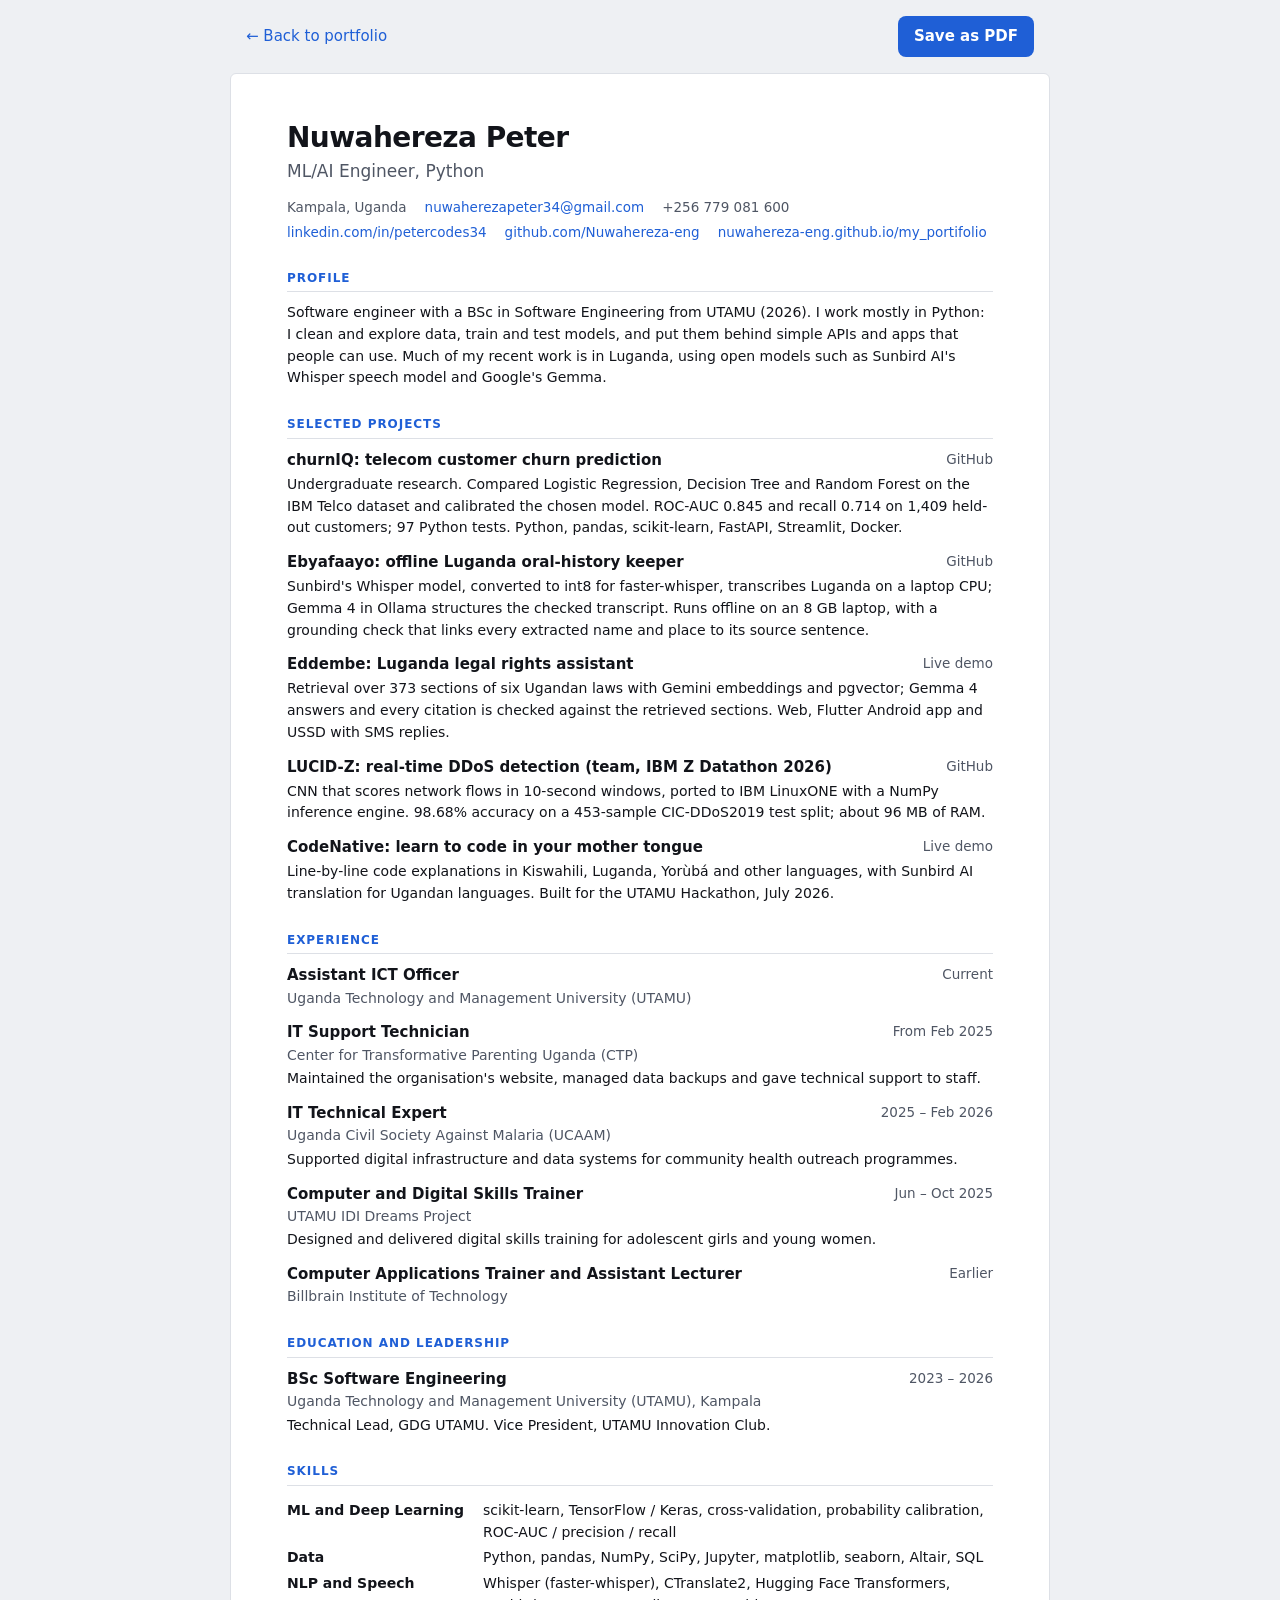
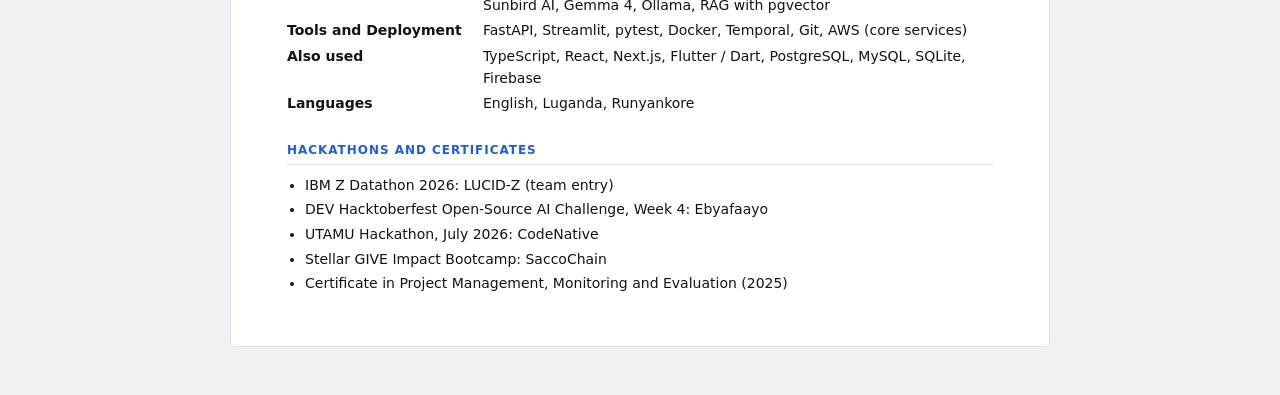
==== cv.html @ 8b408ec3 "Redesign: dark-first ML engineer look, CV page, self-hosted fonts - Dark theme by default with a lig" ====
<!DOCTYPE html>
<html lang="en">
<head>
    <meta charset="UTF-8">
    <meta name="viewport" content="width=device-width, initial-scale=1">
    <title>CV | Nuwahereza Peter, ML/AI Engineer</title>
    <meta name="description" content="CV of Nuwahereza Peter, ML/AI engineer (Python) in Kampala, Uganda.">
    <link rel="canonical" href="https://nuwahereza-eng.github.io/my_portifolio/cv.html">
    <link rel="icon" href="favicon.svg" type="image/svg+xml">
    <meta name="color-scheme" content="light">
    <style>
        :root {
            --text: #12141a;
            --muted: #4f5664;
            --rule: #dde0e6;
            --accent: #1f5fd6;
            --bg: #ffffff;
            --page: #eef0f3;
        }
        * { box-sizing: border-box; }
        html { background: var(--page); }
        body {
            margin: 0;
            font: 15px/1.55 ui-sans-serif, system-ui, -apple-system, 'Segoe UI', Roboto, 'Helvetica Neue', Arial, sans-serif;
            color: var(--text);
            background: var(--page);
            -webkit-font-smoothing: antialiased;
        }
        a { color: var(--accent); text-decoration: none; }
        a:hover { text-decoration: underline; }
        a:focus-visible, button:focus-visible { outline: 2px solid var(--accent); outline-offset: 2px; }
        .bar {
            max-width: 820px;
            margin: 0 auto;
            padding: 16px;
            display: flex;
            justify-content: space-between;
            align-items: center;
            gap: 12px;
            flex-wrap: wrap;
        }
        .bar button {
            font: inherit;
            font-weight: 600;
            padding: 9px 16px;
            border-radius: 8px;
            border: 0;
            background: var(--accent);
            color: #fff;
            cursor: pointer;
        }
        .sheet {
            max-width: 820px;
            margin: 0 auto 48px;
            padding: 48px 56px;
            background: var(--bg);
            border: 1px solid var(--rule);
            border-radius: 6px;
        }
        h1 { margin: 0; font-size: 28px; letter-spacing: -0.02em; line-height: 1.15; }
        .role { margin: 4px 0 0; font-size: 17px; color: var(--muted); }
        .contact { margin: 12px 0 0; padding: 0; list-style: none; display: flex; flex-wrap: wrap; gap: 4px 18px; font-size: 13.5px; color: var(--muted); }
        h2 {
            margin: 26px 0 10px;
            padding-bottom: 4px;
            font-size: 12px;
            letter-spacing: 0.08em;
            text-transform: uppercase;
            color: var(--accent);
            border-bottom: 1px solid var(--rule);
        }
        p { margin: 0; }
        .item { margin-bottom: 12px; break-inside: avoid; }
        .item:last-child { margin-bottom: 0; }
        .row { display: flex; justify-content: space-between; gap: 12px; flex-wrap: wrap; }
        .row strong { font-weight: 650; }
        .when { color: var(--muted); font-size: 13.5px; white-space: nowrap; }
        .org { color: var(--muted); font-size: 14px; }
        .desc { font-size: 14px; margin-top: 2px; }
        ul.plain { margin: 0; padding-left: 18px; font-size: 14px; }
        ul.plain li { margin-bottom: 3px; }
        .skills { display: grid; grid-template-columns: 180px 1fr; gap: 4px 16px; font-size: 14px; }
        .skills dt { font-weight: 650; }
        .skills dd { margin: 0; }
        @media (max-width: 640px) {
            .sheet { padding: 28px 20px; border-radius: 0; border-left: 0; border-right: 0; }
            .skills { grid-template-columns: 1fr; }
            .skills dd { margin-bottom: 8px; }
        }
        @page { size: A4; margin: 9mm 12mm; }
        @media print {
            html, body { background: #fff; }
            body { font-size: 11.5px; line-height: 1.36; }
            .bar { display: none; }
            .sheet { max-width: none; margin: 0; padding: 0; border: 0; }
            h1 { font-size: 21px; }
            .role { font-size: 15px; }
            h2 { margin: 9px 0 5px; }
            .desc, ul.plain, .skills { font-size: 10.6px; }
            .contact, .when, .org { font-size: 10.5px; }
            a { color: var(--text); }
            .item { margin-bottom: 5px; }
            ul.plain li { margin-bottom: 1px; }
            .skills { grid-template-columns: 140px 1fr; gap: 2px 12px; }
            ul.plain { columns: 2; column-gap: 24px; }
        }
    </style>
</head>
<body>
    <div class="bar">
        <a href="./">← Back to portfolio</a>
        <button type="button" id="print">Save as PDF</button>
    </div>

    <main class="sheet">
        <header>
            <h1>Nuwahereza Peter</h1>
            <p class="role">ML/AI Engineer, Python</p>
            <ul class="contact">
                <li>Kampala, Uganda</li>
                <li><a href="mailto:nuwaherezapeter34@gmail.com">nuwaherezapeter34@gmail.com</a></li>
                <li>+256 779 081 600</li>
                <li><a href="https://www.linkedin.com/in/petercodes34/">linkedin.com/in/petercodes34</a></li>
                <li><a href="https://github.com/Nuwahereza-eng">github.com/Nuwahereza-eng</a></li>
                <li><a href="https://nuwahereza-eng.github.io/my_portifolio/">nuwahereza-eng.github.io/my_portifolio</a></li>
            </ul>
        </header>

        <section>
            <h2>Profile</h2>
            <p class="desc">
                Software engineer with a BSc in Software Engineering from UTAMU (2026). I work mostly in Python: I clean and
                explore data, train and test models, and put them behind simple APIs and apps that people can use. Much of my
                recent work is in Luganda, using open models such as Sunbird AI's Whisper speech model and Google's Gemma.
            </p>
        </section>

        <section>
            <h2>Selected projects</h2>
            <div class="item">
                <div class="row"><strong>churnIQ: telecom customer churn prediction</strong><a class="when" href="https://github.com/Nuwahereza-eng/churnIQ">GitHub</a></div>
                <p class="desc">Undergraduate research. Compared Logistic Regression, Decision Tree and Random Forest on the IBM Telco dataset and calibrated the chosen model. ROC-AUC 0.845 and recall 0.714 on 1,409 held-out customers; 97 Python tests. Python, pandas, scikit-learn, FastAPI, Streamlit, Docker.</p>
            </div>
            <div class="item">
                <div class="row"><strong>Ebyafaayo: offline Luganda oral-history keeper</strong><a class="when" href="https://github.com/Nuwahereza-eng/Ebyafaayo">GitHub</a></div>
                <p class="desc">Sunbird's Whisper model, converted to int8 for faster-whisper, transcribes Luganda on a laptop CPU; Gemma 4 in Ollama structures the checked transcript. Runs offline on an 8 GB laptop, with a grounding check that links every extracted name and place to its source sentence.</p>
            </div>
            <div class="item">
                <div class="row"><strong>Eddembe: Luganda legal rights assistant</strong><a class="when" href="https://eddembe-legal-assistant-x3nd.vercel.app">Live demo</a></div>
                <p class="desc">Retrieval over 373 sections of six Ugandan laws with Gemini embeddings and pgvector; Gemma 4 answers and every citation is checked against the retrieved sections. Web, Flutter Android app and USSD with SMS replies.</p>
            </div>
            <div class="item">
                <div class="row"><strong>LUCID-Z: real-time DDoS detection (team, IBM Z Datathon 2026)</strong><a class="when" href="https://github.com/Nuwahereza-eng/LUCID-Z---AI-Assisted-Network-Threat-Monitoring">GitHub</a></div>
                <p class="desc">CNN that scores network flows in 10-second windows, ported to IBM LinuxONE with a NumPy inference engine. 98.68% accuracy on a 453-sample CIC-DDoS2019 test split; about 96 MB of RAM.</p>
            </div>
            <div class="item">
                <div class="row"><strong>CodeNative: learn to code in your mother tongue</strong><a class="when" href="https://codenative-sage.vercel.app">Live demo</a></div>
                <p class="desc">Line-by-line code explanations in Kiswahili, Luganda, Yorùbá and other languages, with Sunbird AI translation for Ugandan languages. Built for the UTAMU Hackathon, July 2026.</p>
            </div>
        </section>

        <section>
            <h2>Experience</h2>
            <div class="item">
                <div class="row"><strong>Assistant ICT Officer</strong><span class="when">Current</span></div>
                <p class="org">Uganda Technology and Management University (UTAMU)</p>
            </div>
            <div class="item">
                <div class="row"><strong>IT Support Technician</strong><span class="when">From Feb 2025</span></div>
                <p class="org">Center for Transformative Parenting Uganda (CTP)</p>
                <p class="desc">Maintained the organisation's website, managed data backups and gave technical support to staff.</p>
            </div>
            <div class="item">
                <div class="row"><strong>IT Technical Expert</strong><span class="when">2025 – Feb 2026</span></div>
                <p class="org">Uganda Civil Society Against Malaria (UCAAM)</p>
                <p class="desc">Supported digital infrastructure and data systems for community health outreach programmes.</p>
            </div>
            <div class="item">
                <div class="row"><strong>Computer and Digital Skills Trainer</strong><span class="when">Jun – Oct 2025</span></div>
                <p class="org">UTAMU IDI Dreams Project</p>
                <p class="desc">Designed and delivered digital skills training for adolescent girls and young women.</p>
            </div>
            <div class="item">
                <div class="row"><strong>Computer Applications Trainer and Assistant Lecturer</strong><span class="when">Earlier</span></div>
                <p class="org">Billbrain Institute of Technology</p>
            </div>
        </section>

        <section>
            <h2>Education and leadership</h2>
            <div class="item">
                <div class="row"><strong>BSc Software Engineering</strong><span class="when">2023 – 2026</span></div>
                <p class="org">Uganda Technology and Management University (UTAMU), Kampala</p>
                <p class="desc">Technical Lead, GDG UTAMU. Vice President, UTAMU Innovation Club.</p>
            </div>
        </section>

        <section>
            <h2>Skills</h2>
            <dl class="skills">
                <dt>ML and Deep Learning</dt><dd>scikit-learn, TensorFlow / Keras, cross-validation, probability calibration, ROC-AUC / precision / recall</dd>
                <dt>Data</dt><dd>Python, pandas, NumPy, SciPy, Jupyter, matplotlib, seaborn, Altair, SQL</dd>
                <dt>NLP and Speech</dt><dd>Whisper (faster-whisper), CTranslate2, Hugging Face Transformers, Sunbird AI, Gemma 4, Ollama, RAG with pgvector</dd>
                <dt>Tools and Deployment</dt><dd>FastAPI, Streamlit, pytest, Docker, Temporal, Git, AWS (core services)</dd>
                <dt>Also used</dt><dd>TypeScript, React, Next.js, Flutter / Dart, PostgreSQL, MySQL, SQLite, Firebase</dd>
                <dt>Languages</dt><dd>English, Luganda, Runyankore</dd>
            </dl>
        </section>

        <section>
            <h2>Hackathons and certificates</h2>
            <ul class="plain">
                <li>IBM Z Datathon 2026: LUCID-Z (team entry)</li>
                <li>DEV Hacktoberfest Open-Source AI Challenge, Week 4: Ebyafaayo</li>
                <li>UTAMU Hackathon, July 2026: CodeNative</li>
                <li>Stellar GIVE Impact Bootcamp: SaccoChain</li>
                <li>Certificate in Project Management, Monitoring and Evaluation (2025)</li>
            </ul>
        </section>
    </main>

    <script>
        document.getElementById('print').addEventListener('click', function () { window.print(); });
    </script>
</body>
</html>
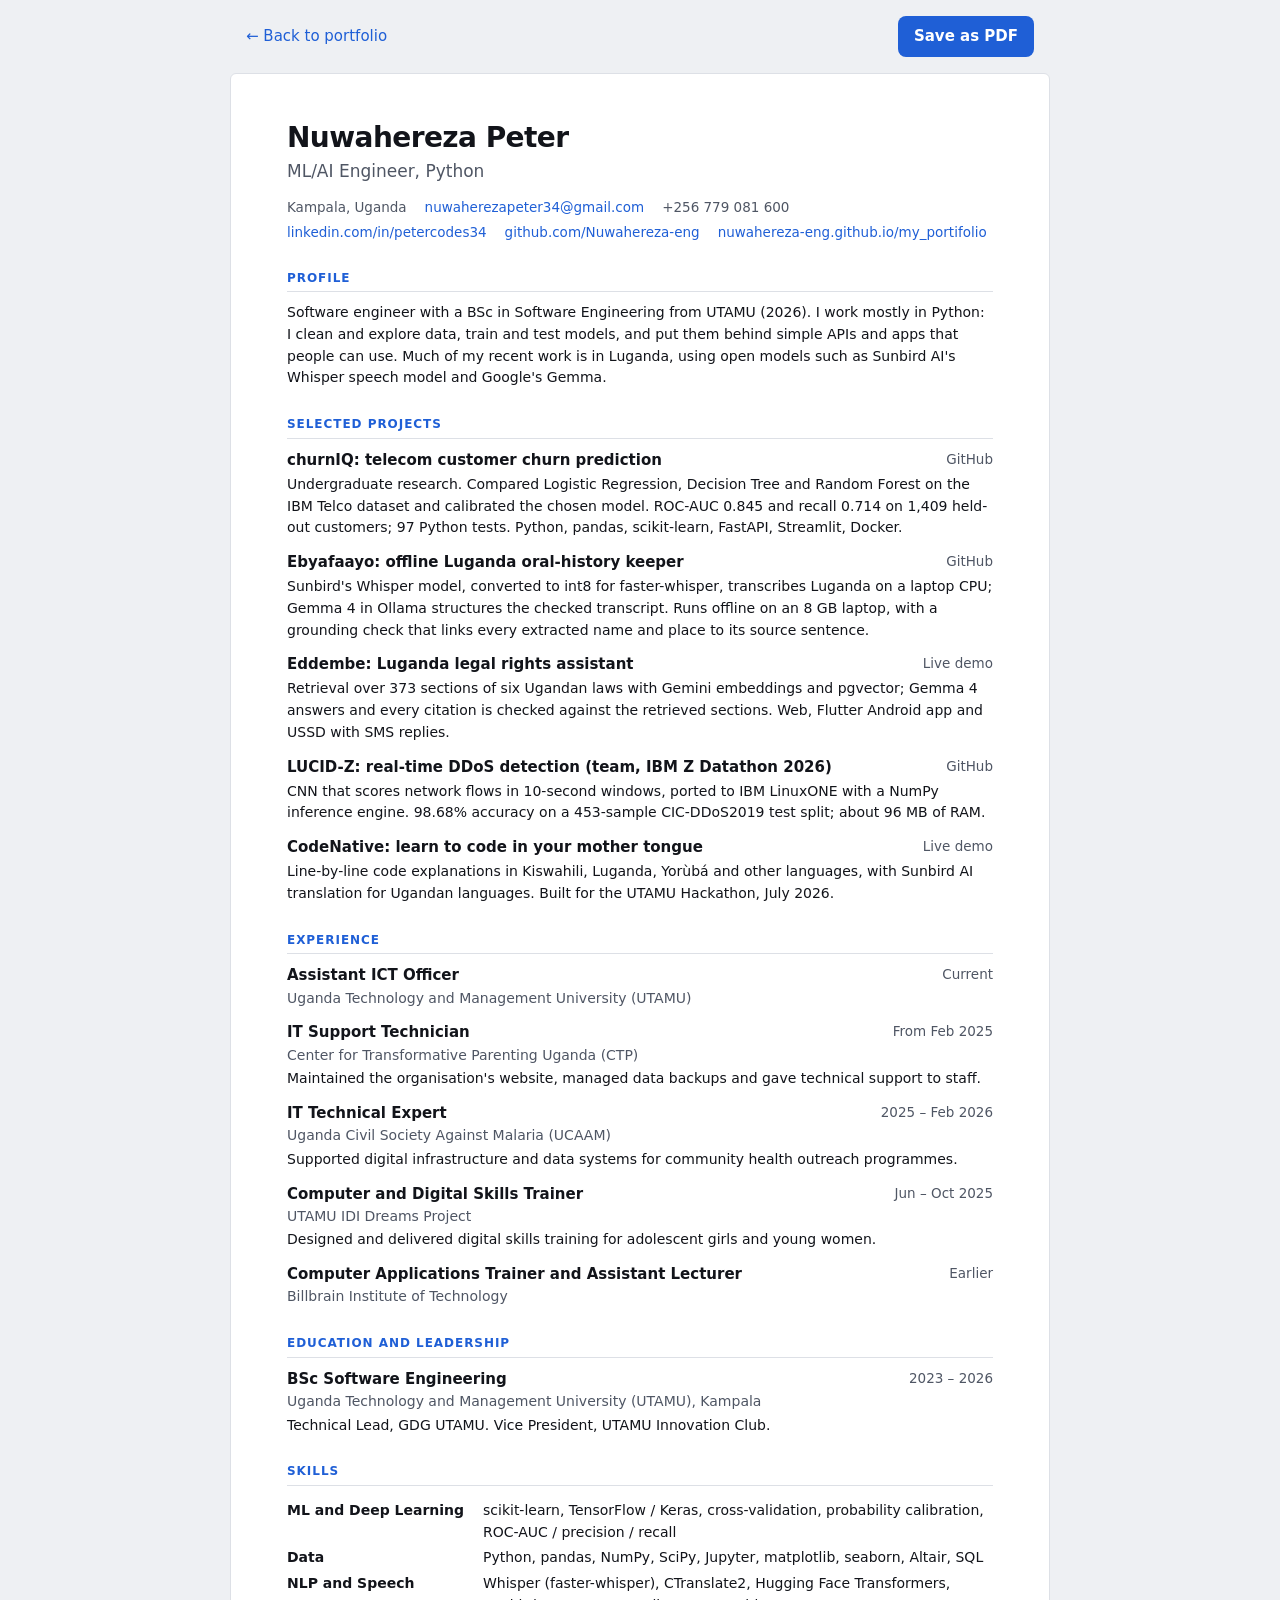
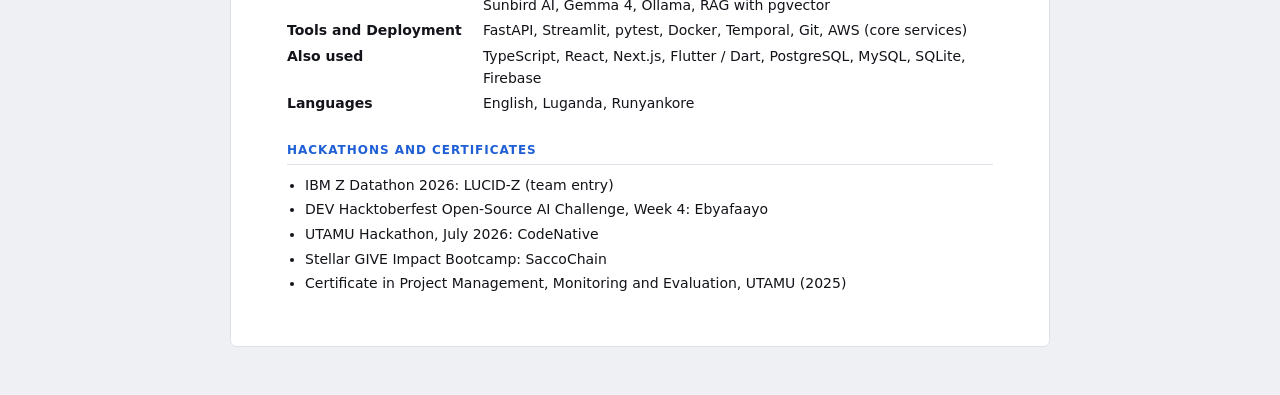
==== commit 039962f9: "Add issuer to project management certificate Co-Authored-By: Claude Opus 5.5 <noreply@anthropic.com>" ====
--- a/cv.html
+++ b/cv.html
@@ -214,7 +214,7 @@
                 <li>DEV Hacktoberfest Open-Source AI Challenge, Week 4: Ebyafaayo</li>
                 <li>UTAMU Hackathon, July 2026: CodeNative</li>
                 <li>Stellar GIVE Impact Bootcamp: SaccoChain</li>
-                <li>Certificate in Project Management, Monitoring and Evaluation (2025)</li>
+                <li>Certificate in Project Management, Monitoring and Evaluation, UTAMU (2025)</li>
             </ul>
         </section>
     </main>
